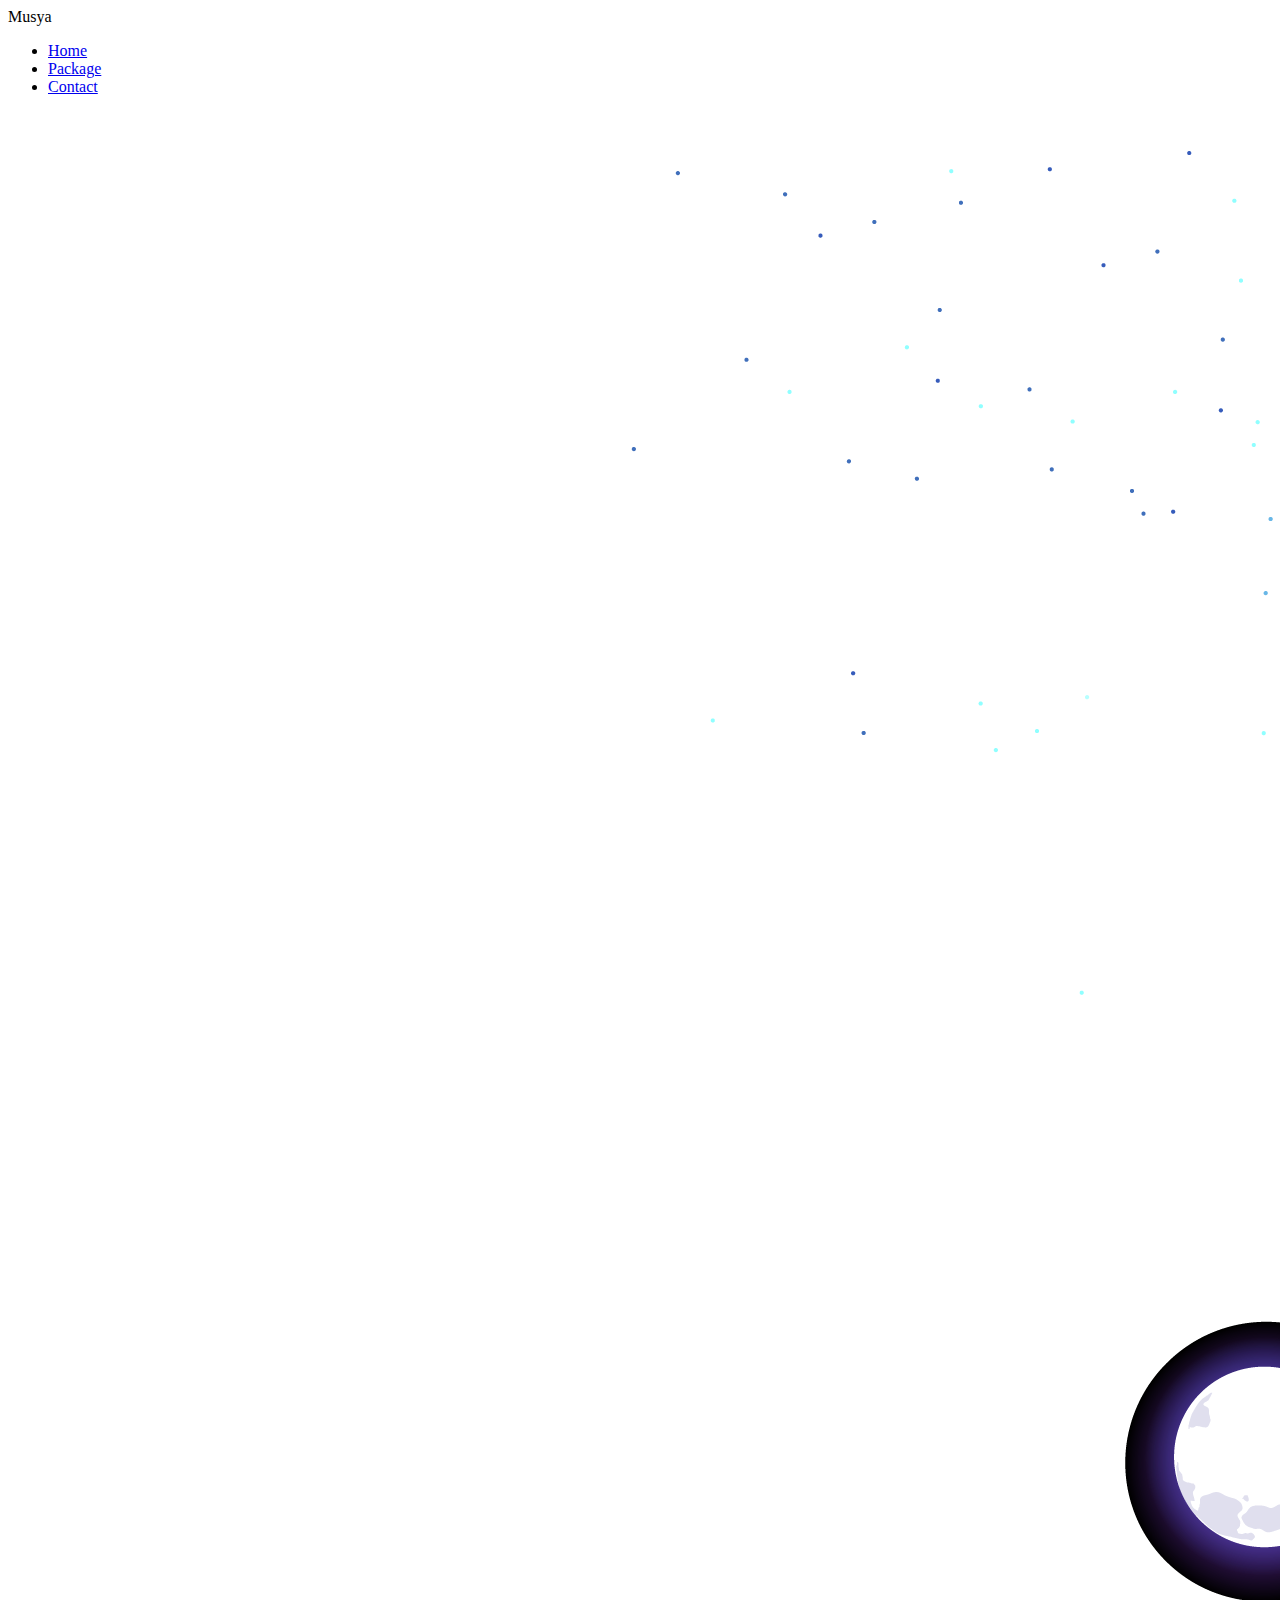
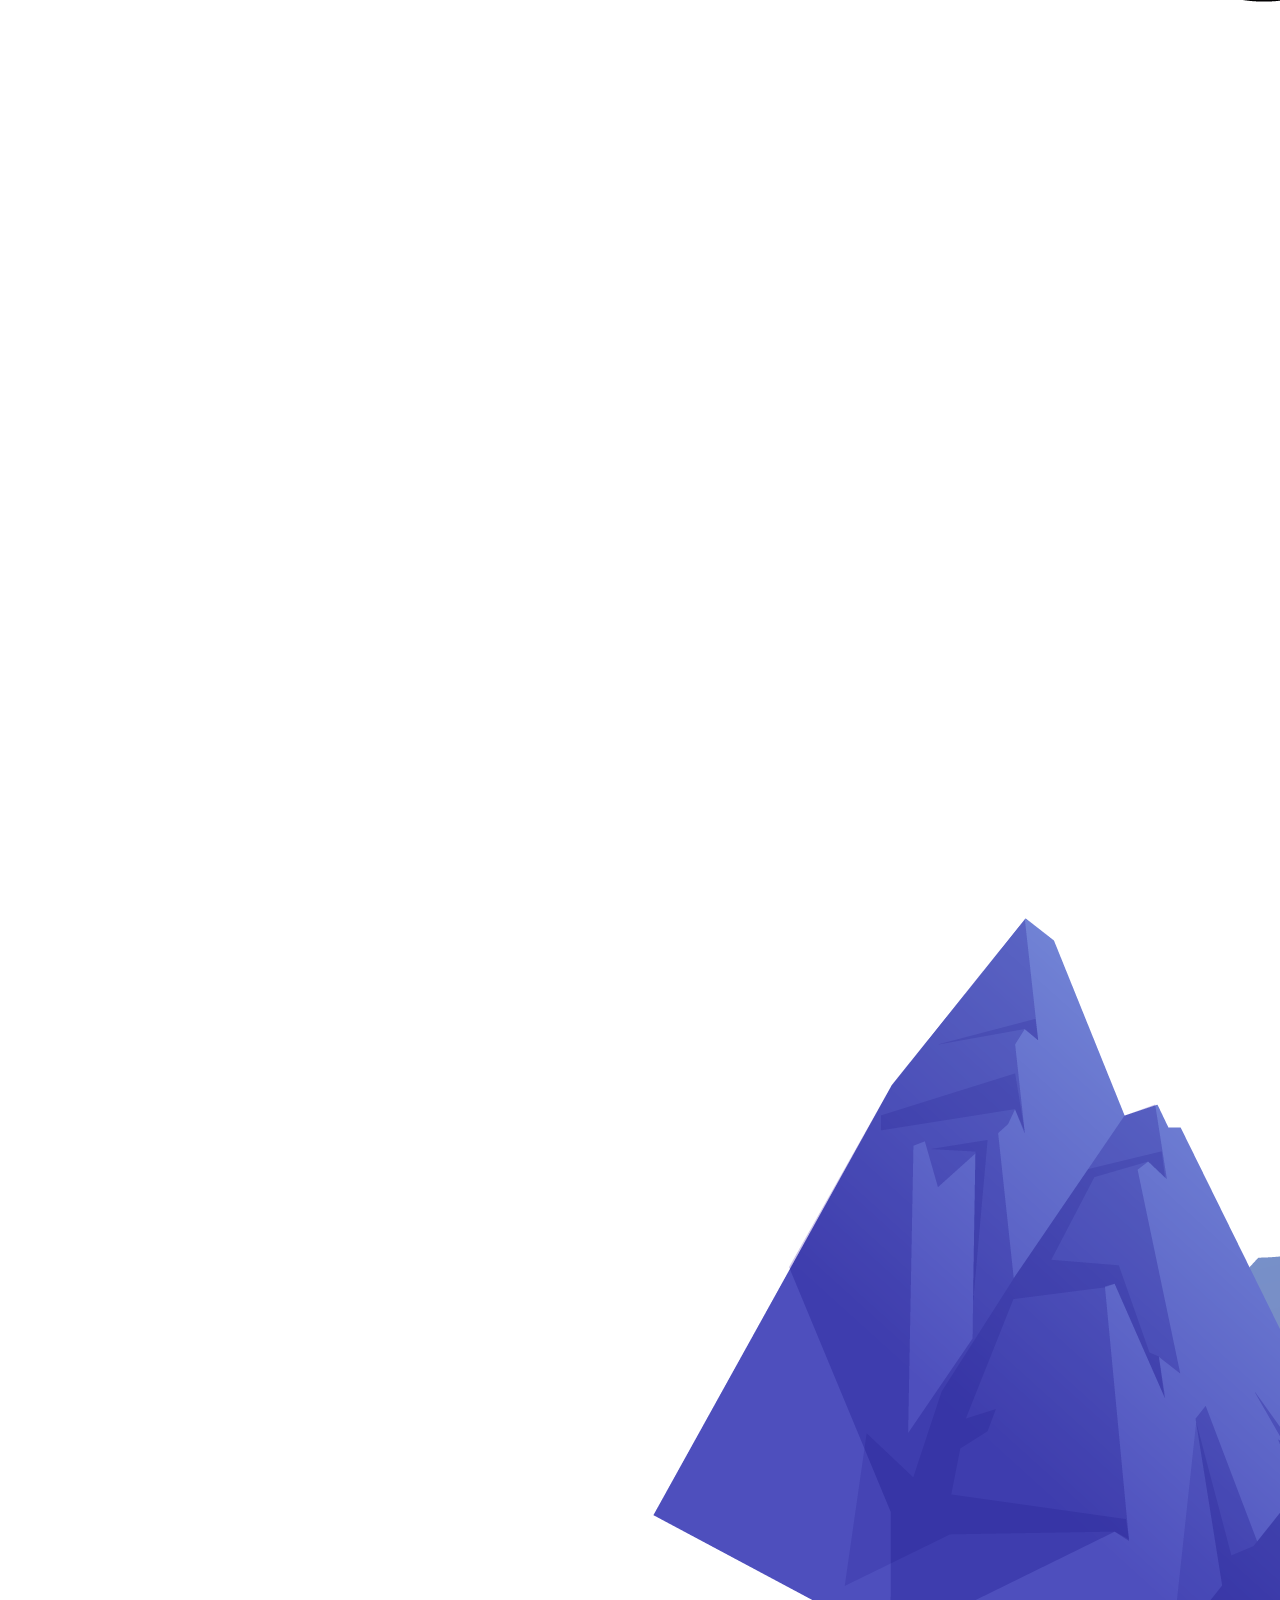
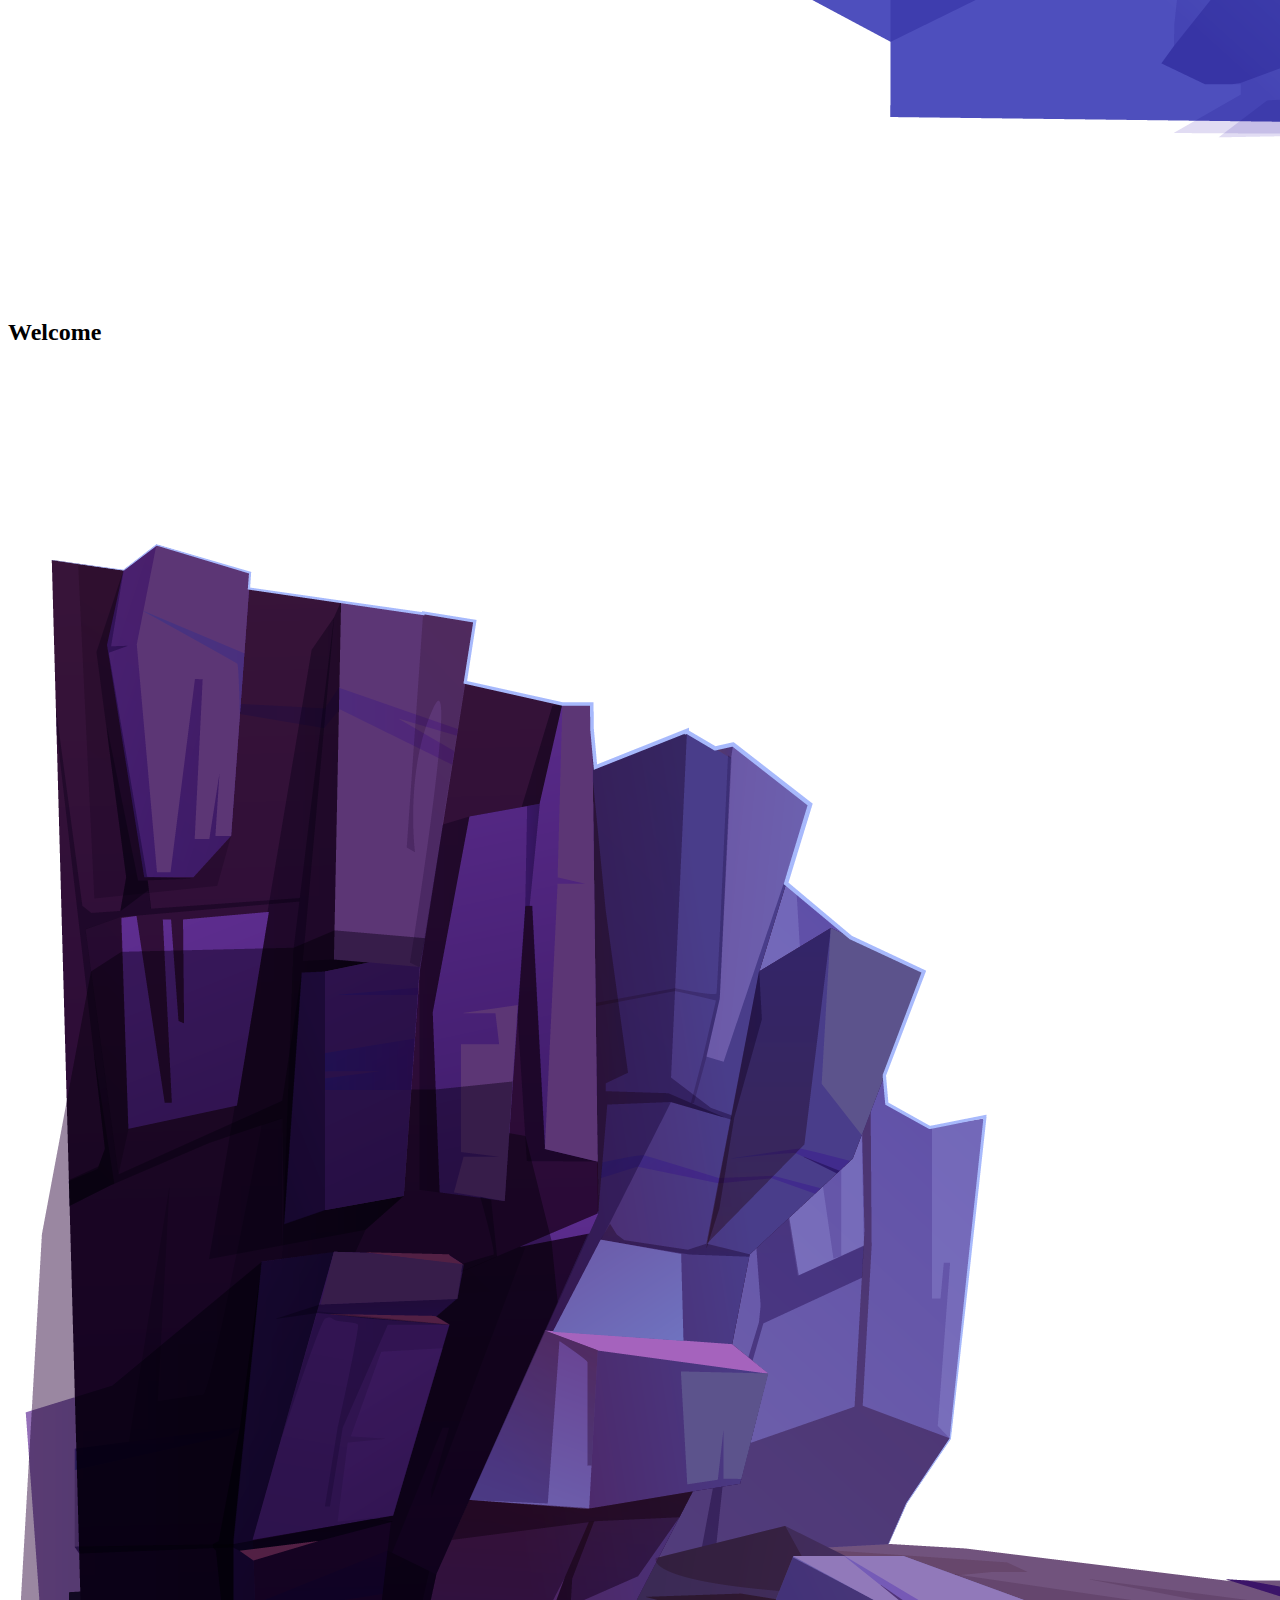
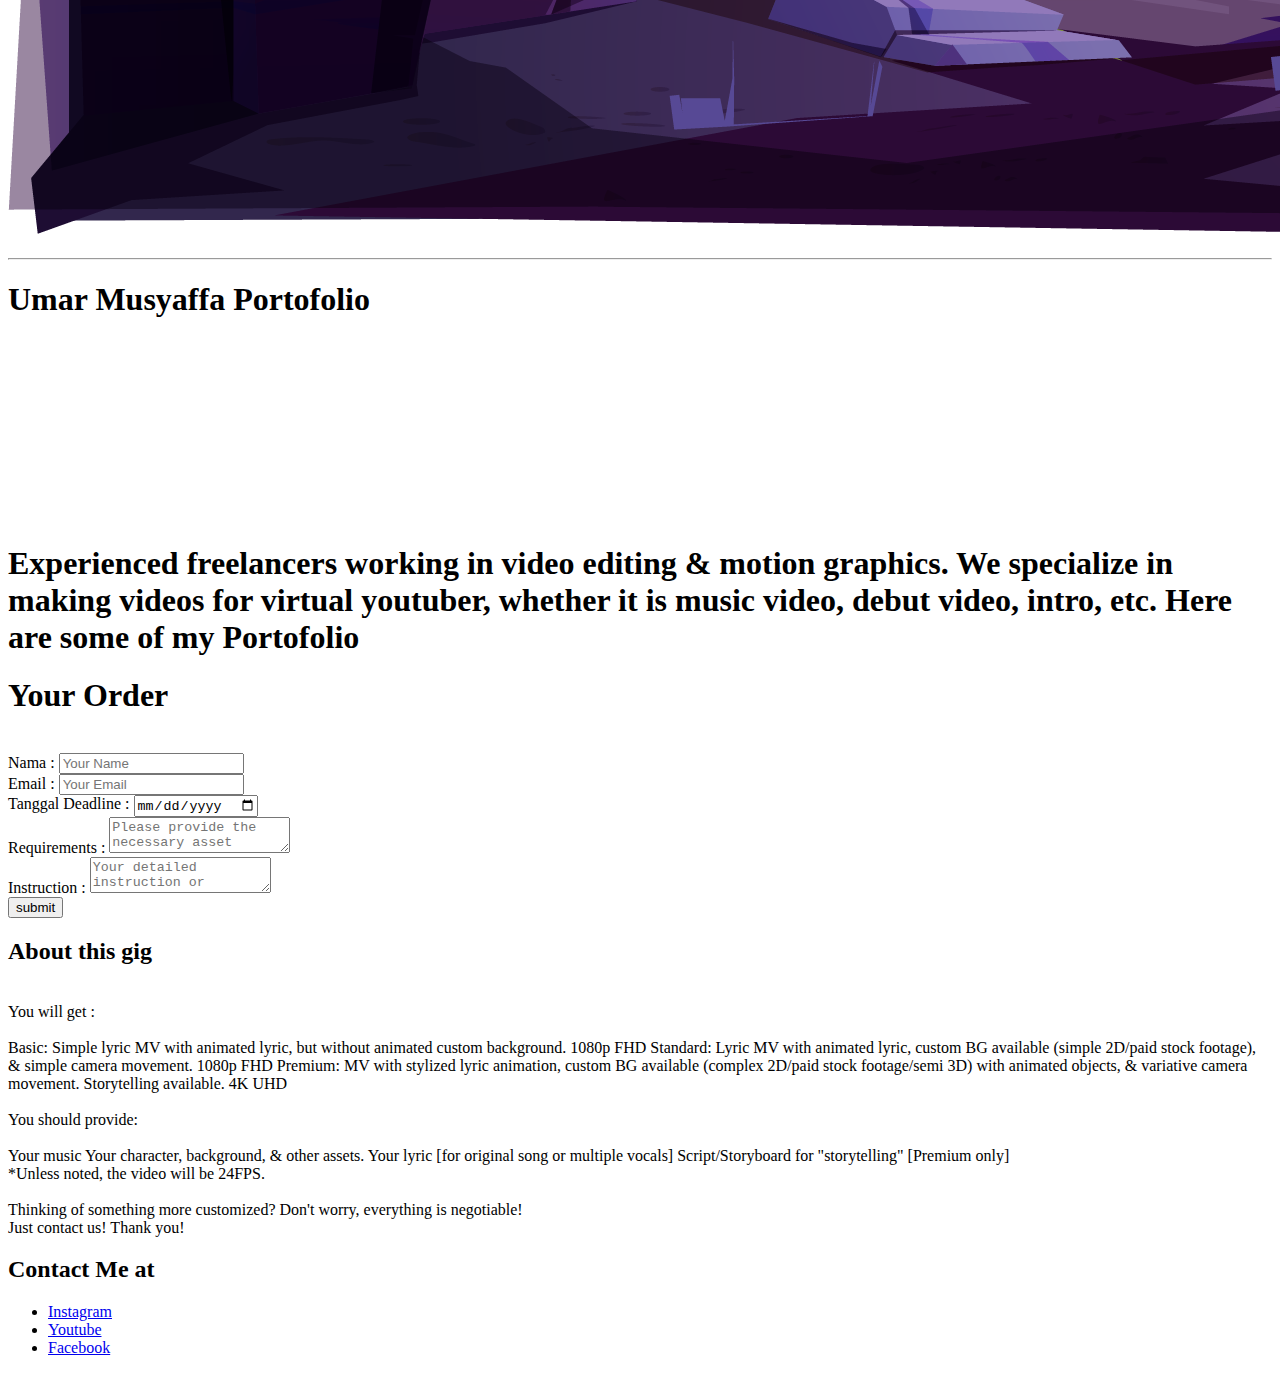
==== index.html @ ca002345 "sixth commit" ====
<!DOCTYPE html>
<head>
    <title>Umar Musyaffa - Mini Portofolio</title>
    <link rel="stylesheet" type="text/css" href="../css/style.css">

</head>
<body>
    <header class="nav-header">
        <a class="logo">Musya</a>
        <nav>
            <ul>
                <li><a href="#home" class="active">Home</a></li>
                <li><a href="#package">Package</a></li>
                <li><a href="#contact">Contact</a></li>
            </ul>
        </nav>
    </header>
    <section class="home">
        <img src="../assets/3.png" id="stars" >
        <img src="../assets/2.png" id="moon">
        <img src="../assets/1.png" id="bgMount">
        <h2 id="welcome">Welcome</h2>
        <img src="../assets/4.png" id="sdMount">
    </section>
    <hr>
    <article class="content-container">
        <section class="content-title">
            <h1>Umar Musyaffa Portofolio</h1>
            <h2 style="font-size: 15px; color: white;">
            Hello, I'm Musya from Indonesia, i have experience in Motion Graphic & Animator Compositing. 
            Have more than three years experience in video editing, i use After Effect as my software.</h2> 
            </section>
        <section class="article-content">
            <article class="item">
                <div class="item-article">
                    <div class="yt-holder">
                        <iframe width="100%" height="100%" src="https://www.youtube.com/embed/PKcGWrD2iic?si=obwEJ8IOATNtviSJ" title="YouTube video player" frameborder="0" 
                        allow="accelerometer; autoplay; clipboard-write; encrypted-media; gyroscope; picture-in-picture; web-share" referrerpolicy="strict-origin-when-cross-origin" allowfullscreen></iframe>
                    </div>
                <div class="desc-item">
                    <h1>Experienced freelancers working in video editing & motion graphics. We specialize in making videos for virtual youtuber, whether it is music video, debut video, intro, etc. Here are some of my Portofolio</h1>
                </div>
            </article>
            <aside class="form-container">
                <form action="" method="post"> 
                    <h1> Your Order </h1>
                    <br/>
                        <label for="name">Nama</label>  : <input required id="form_name" type="text" placeholder="Your Name"> 
                    <br/>
                        <label for="email">Email</label> : <input required id="form_email" type="email" placeholder="Your Email">
                    <br/>
                        <label>Tanggal Deadline</label> : <input id="form_date" type="date">
                    <br/>
                        <label>Requirements</label> :  <textarea required id="form_req" placeholder="Please provide the necessary asset"></textarea>
                    <br/>
                        <label>Instruction</label> : <textarea id="form_inst" placeholder="Your detailed instruction or reference"></textarea>
                    <br/>
                    <input type="submit" value="submit" id="submit" >
                </form>
            </aside>
        </section>  
    </article>
    <section class="package">
        <h2>
            About this gig
        </h2>
        <p>
            <br>
            You will get :
            <br>
            <br>
            Basic: Simple lyric MV with animated lyric, but without animated custom background. 1080p FHD
            Standard: Lyric MV with animated lyric, custom BG available (simple 2D/paid stock footage), & simple camera movement. 1080p FHD
            Premium: MV with stylized lyric animation, custom BG available (complex 2D/paid stock footage/semi 3D) with animated objects, & variative camera movement. Storytelling available. 4K UHD
            <br>
            <br>
            You should provide:
            <br>
            <br>
            Your music
            Your character, background, & other assets.
            Your lyric [for original song or multiple vocals]
            Script/Storyboard for "storytelling" [Premium only]
            <br>
            *Unless noted, the video will be 24FPS.
            <br>
            <br>
            Thinking of something more customized? Don't worry, everything is negotiable!
            <br>
            Just contact us! Thank you!</br></p>
        </section>
        <footer class="foot">
            <h2>Contact Me at</h2>
            <section class="contact" id="contact">
                <ul>
                    <li><a href="#">Instagram</a></li>
                    <li><a href="#">Youtube</a></li>
                    <li><a href="#">Facebook</a></li>
                </ul>
            </section>
        </footer>
    <script src="../javascript/script.js"></script>
</body>
</html>
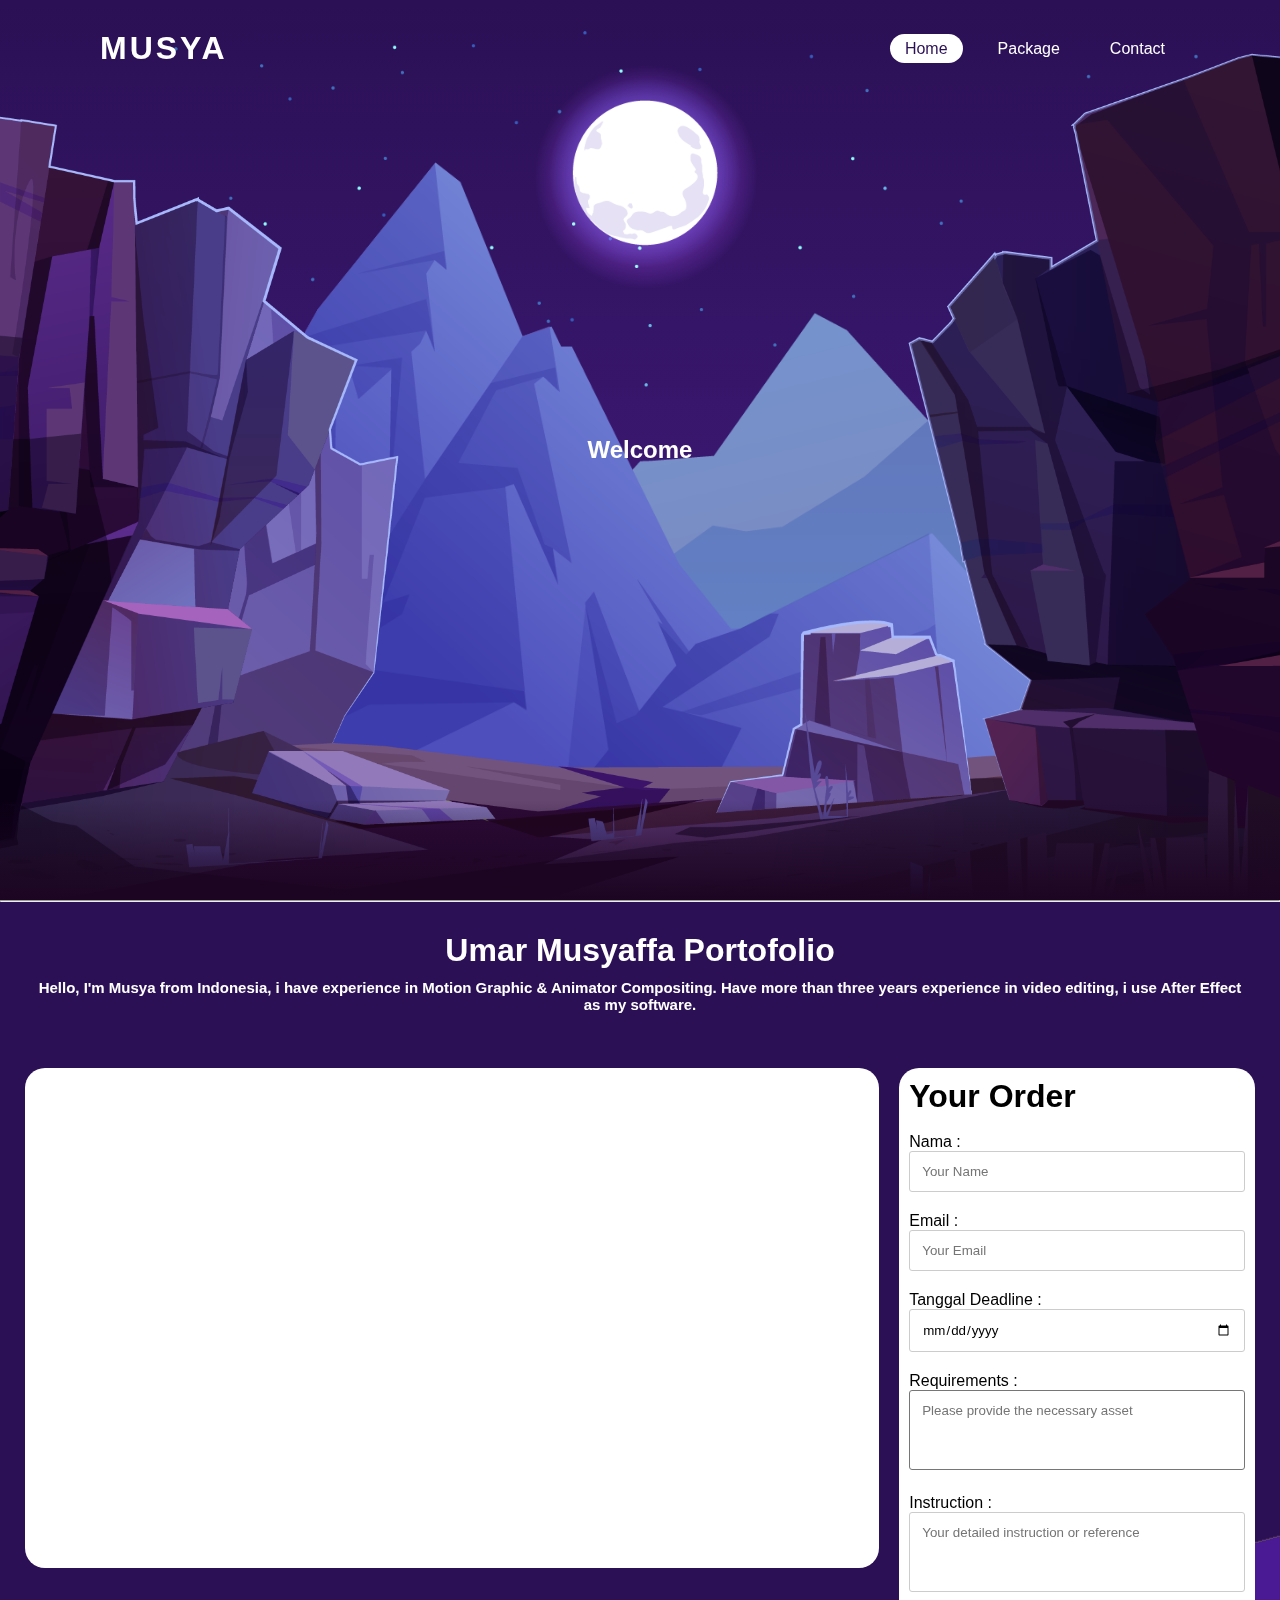
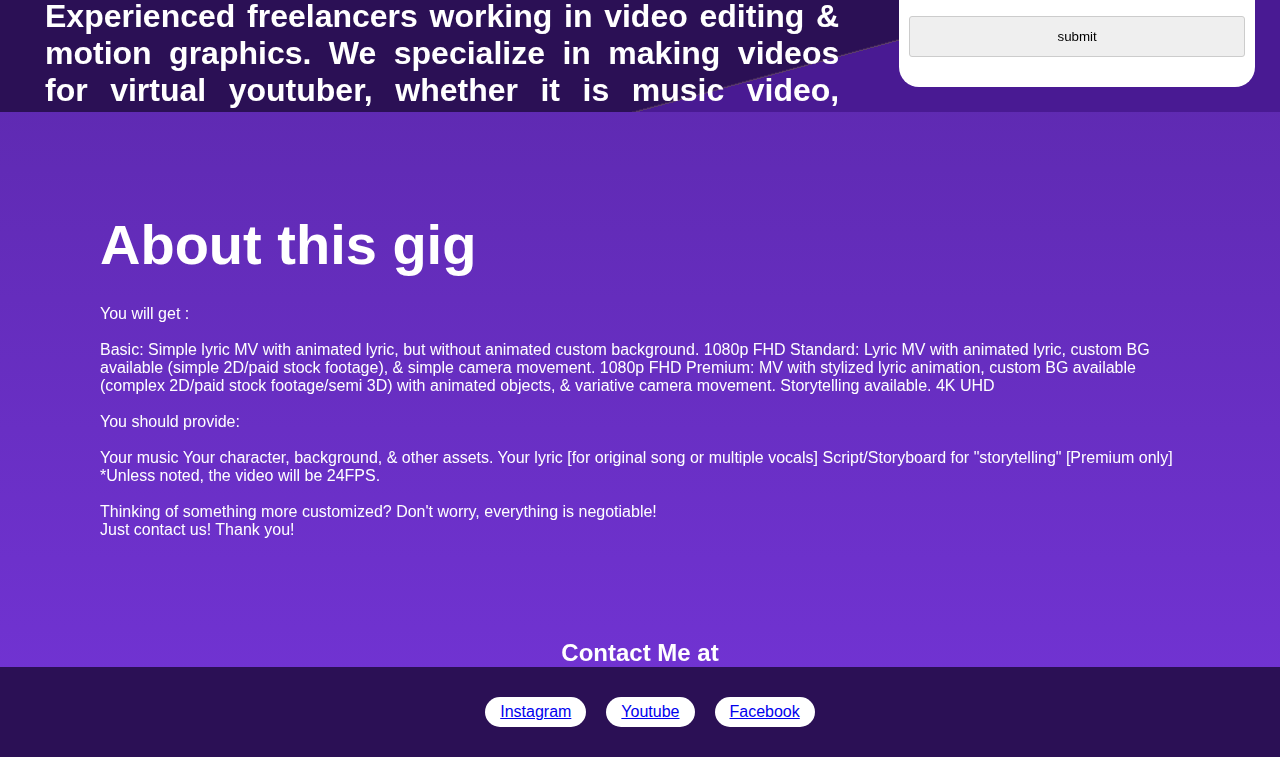
==== commit 01887b02: "tenth commit" ====
--- a/index.html
+++ b/index.html
@@ -1,7 +1,7 @@
 <!DOCTYPE html>
 <head>
     <title>Umar Musyaffa - Mini Portofolio</title>
-    <link rel="stylesheet" type="text/css" href="../css/style.css">
+    <link rel="stylesheet" type="text/css" href="CSS/style.css">
 
 </head>
 <body>
@@ -16,11 +16,11 @@
         </nav>
     </header>
     <section class="home">
-        <img src="../assets/3.png" id="stars" >
-        <img src="../assets/2.png" id="moon">
-        <img src="../assets/1.png" id="bgMount">
+        <img src="assets/3.png" id="stars" >
+        <img src="assets/2.png" id="moon">
+        <img src="assets/1.png" id="bgMount">
         <h2 id="welcome">Welcome</h2>
-        <img src="../assets/4.png" id="sdMount">
+        <img src="assets/4.png" id="sdMount">
     </section>
     <hr>
     <article class="content-container">
@@ -99,6 +99,6 @@
                 </ul>
             </section>
         </footer>
-    <script src="../javascript/script.js"></script>
+    <script src="JAVASCRIPT/script.js"></script>
 </body>
 </html>--- a/CSS/style.css
+++ b/CSS/style.css
@@ -0,0 +1,218 @@
+* {
+    margin: 0;
+    padding: 0;
+    box-sizing: border-box;
+    font-family: 'Segoe UI',sans-serif ;
+}
+html{
+    scroll-behavior: smooth;
+}
+body {
+    min-height: 100vh;
+    overflow: scroll;
+    background: linear-gradient(#2b1055,#7334d6);
+}
+.logo {
+    color: #ffffff;
+    font-weight: 700;
+    text-decoration: none;
+    font-size: 2em;
+    text-transform: uppercase;
+    letter-spacing: 3px;
+}
+.nav-header {
+    position: absolute;
+    top: 0;
+    left: 0;
+    width: 100%;
+    padding: 30px 100px;
+    display: flex;
+    justify-content: space-between;
+    align-items: center;
+    z-index: 110;
+}
+.nav-header ul {
+    display: flex;
+    justify-content: center;
+    align-items: center;
+}
+.nav-header ul li {
+    list-style: none;
+    margin-left: 20px;
+}
+.nav-header ul li a {
+    text-decoration: none;
+    padding: 6px 15px;
+    color: #ffffff;
+    border-radius: 20px;
+    }
+.nav-header ul li a:hover, header ul li a.active {
+    background: #ffffff;
+    color:  #2b1055;
+}
+.home{
+    position: relative;
+    width: 100%;
+    height: 100vh;
+    padding: 100px;
+    display: flex;
+    justify-content: center;
+    align-items:  center;
+    overflow: hidden;
+}
+.home::before {
+    content: '';
+    position: absolute;
+    bottom: 0;
+    width: 100%;
+    height: 100px;
+    background: linear-gradient(to top, #1c0522, transparent) ;
+    z-index: 120;
+
+}
+.home img {
+    position: absolute;
+    top: 0;
+    left: 0;
+    width: 100%;
+    height: 100%;
+    object-fit: cover;
+    pointer-events: none;
+}
+.home img#moon {
+    mix-blend-mode: screen;
+}
+.home img#sdMount{
+    transform: scale(1.1);
+    z-index: 10;
+}
+.home img#bgMount{
+    transform: scale(1.1) translateY(70px);
+}
+#welcome {
+    position: absolute;
+    color: #fff;
+    white-space: nowrap;
+    font-size: 7.5vw;
+    font-size: 1.5em;
+    z-index: 9;
+}
+.content-container{
+    background: url(../assets/background.png);
+    position: relative;
+    overflow: hidden;
+}
+.content-title{
+    text-align: center ;
+    position: relative;
+    padding: 30px;
+    color: #ffffff;
+}
+.content-title h2{
+    padding-top: 10px;
+    color: #6640a3;
+}
+.article-content{
+    padding: 25px;
+    display: flex;
+    justify-content: center;
+}
+.item{
+    display: flex;
+    flex-direction: column;
+}
+.item-article{
+    padding: 10px;
+    margin-right: 20px;
+    max-width: auto;
+    height: 500px;
+    background-color: #ffffff;
+    border-radius: 20px;
+}
+.desc-item{
+    color: #fff;
+    padding: 10px;
+    width: auto;
+    margin-right: 20px;
+    border-radius: 20px;
+    text-align:justify;
+    vertical-align: middle;
+    padding-top:40px;
+}
+.yt-holder{
+    border-radius: 20px;
+    overflow: hidden;
+    width: 100%;
+    height: 100%;
+}
+.form-container{
+    padding: 10px;
+    max-width: 450px;
+    width: 100%;
+    background-color: #ffffff;
+    border-radius: 20px;
+}
+input{
+    display: inline-block;
+    width: 100%;
+    margin-bottom: 20px;
+    padding: 12px;
+    border: 1px solid #ccc;
+    border-radius: 3px;
+ }
+ textarea{
+    display: inline-block;
+    width: 100%;
+    height: 80px;
+    margin-bottom: 20px;
+    padding: 12px;
+    border-radius: 3px;
+    resize: none;
+ }
+ textarea:is(:focus, :valid){
+    border-color: #ccc;
+ }
+.package h2 {
+    font-size: 3.5em;
+    margin-bottom: 10px;
+    color: 7334d6;
+}
+.package {
+    color: #fff;
+    position: relative;
+    padding: 100px;
+    background: 7334d6;
+}
+.foot{
+    text-align: center;
+    color: white;
+}
+.contact {
+    color: white;
+    position: relative;
+    top: 0;
+    left: 0;
+    width: 100%;
+    padding: 30px;
+    display: flex;
+    justify-content: center;
+    align-items: center;
+    z-index: 110;
+    background: #2b1055;
+}
+.contact ul {
+    display: flex;
+    justify-content: center;
+    align-items: center;
+}
+.contact ul li {
+    list-style: none;
+    margin-left: 20px;
+}
+.contact ul li{
+    text-decoration: none;
+    padding: 6px 15px;
+    color: #ffffff;
+    border-radius: 20px;
+    background-color: white;
+}